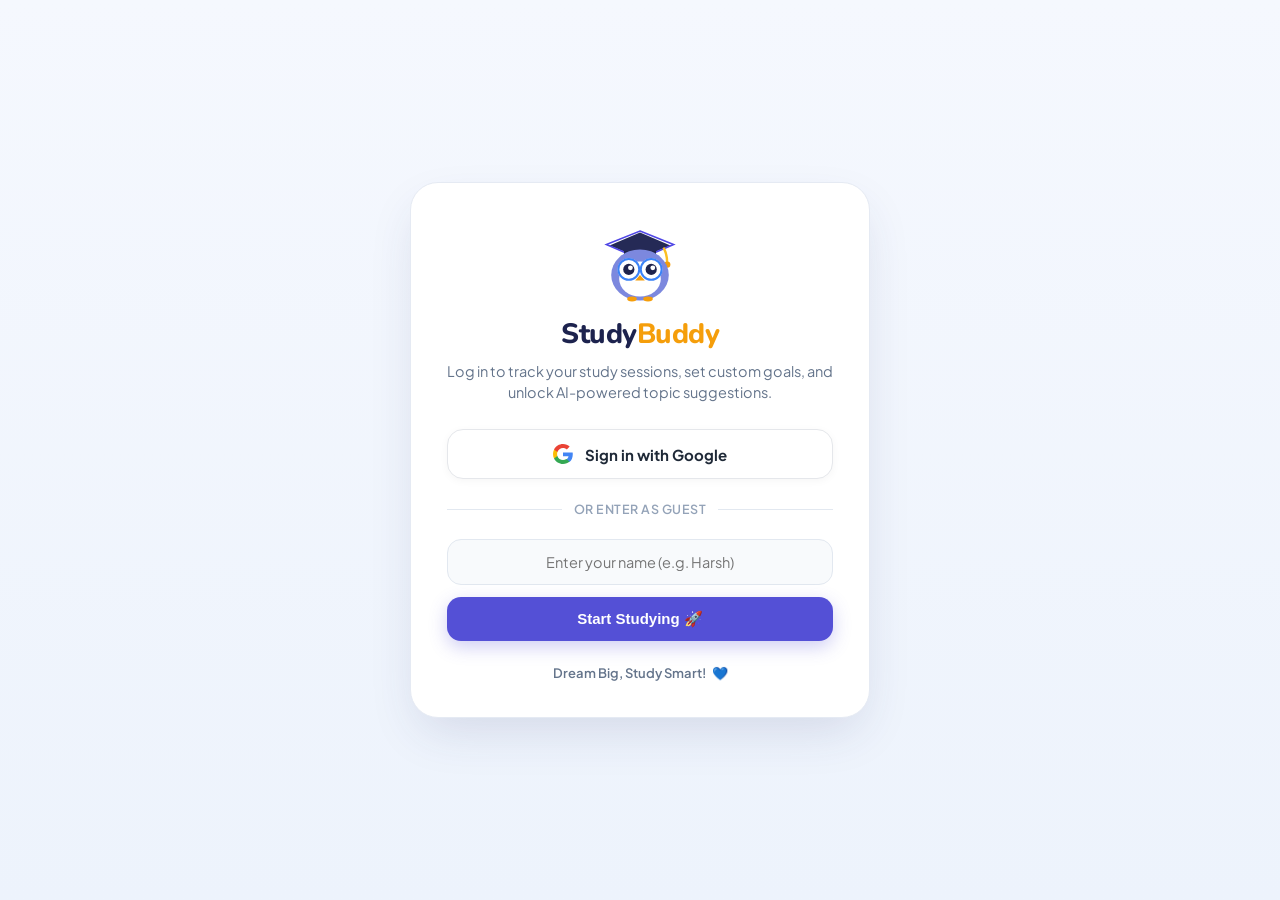
==== backend/src/main/resources/static/index.html @ 4d011956 "StudyBuddy AI: Full-stack setup with Google OAuth2, dynamic UI and email service" ====
<!DOCTYPE html>
<html lang="en">
<head>
  <meta charset="UTF-8">
  <meta name="viewport" content="width=device-width, initial-scale=1.0">
  <title>Study Buddy - Dream Big, Study Smart!</title>
  <link rel="icon" href="data:image/svg+xml,<svg xmlns='http://www.w3.org/2000/svg' viewBox='0 0 100 100'><text y='.9em' font-size='90'>🎓</text></svg>">
  <link rel="stylesheet" href="css/style.css">
</head>
<body>

  <!-- =======================================================
       LOGIN SCREEN (SHOWN FIRST ON SITE LOAD)
       ======================================================= -->
  <div class="login-view-wrapper" id="login-view">
    <div class="login-card">
      <!-- Owl Mascot with Graduation Cap -->
      <div class="login-mascot-box">
        <svg viewBox="0 0 100 100" fill="none" xmlns="http://www.w3.org/2000/svg" style="width: 100%; height: 100%;">
          <!-- Cap -->
          <path d="M50 12L88 28L50 44L12 28L50 12Z" fill="#252A56"/>
          <path d="M50 10L92 27L50 45L8 27L50 10Z" stroke="#4F46E5" stroke-width="2"/>
          <path d="M30 35V52C30 52 40 58 50 58C60 58 70 52 70 52V35" fill="#1E234A"/>
          <!-- Tassel -->
          <path d="M80 32C83 38 84 45 84 50" stroke="#FBBF24" stroke-width="3" stroke-linecap="round"/>
          <circle cx="84" cy="52" r="4" fill="#F59E0B"/>
          <!-- Body -->
          <ellipse cx="50" cy="65" rx="36" ry="32" fill="#7C88DE"/>
          <ellipse cx="50" cy="70" rx="26" ry="22" fill="#FFFFFF"/>
          <!-- Eyes -->
          <circle cx="36" cy="58" r="14" fill="#FFFFFF"/>
          <circle cx="64" cy="58" r="14" fill="#FFFFFF"/>
          <circle cx="36" cy="58" r="7" fill="#1E234D"/>
          <circle cx="64" cy="58" r="7" fill="#1E234D"/>
          <circle cx="38" cy="56" r="3" fill="#FFFFFF"/>
          <circle cx="66" cy="56" r="3" fill="#FFFFFF"/>
          <circle cx="36" cy="58" r="13" stroke="#3B82F6" stroke-width="2.5" fill="none"/>
          <circle cx="64" cy="58" r="13" stroke="#3B82F6" stroke-width="2.5" fill="none"/>
          <!-- Beak -->
          <polygon points="50,65 44,72 56,72" fill="#F59E0B"/>
          <ellipse cx="40" cy="95" rx="6" ry="3" fill="#F59E0B"/>
          <ellipse cx="60" cy="95" rx="6" ry="3" fill="#F59E0B"/>
        </svg>
      </div>

      <h1 class="login-title">Study<span>Buddy</span></h1>
      <p class="login-tagline">Log in to track your study sessions, set custom goals, and unlock AI-powered topic suggestions.</p>

      <!-- Google OAuth2 Login Button -->
      <a href="/oauth2/authorization/google" class="google-login-action-btn" id="btn-google-login">
        <svg width="20" height="20" viewBox="0 0 24 24">
          <path fill="#4285F4" d="M23.745 12.27c0-.7-.06-1.4-.19-2.07H12v4.51h6.6c-.29 1.52-1.14 2.82-2.4 3.68v3.05h3.88c2.27-2.09 3.66-5.17 3.66-9.17z"/>
          <path fill="#34A853" d="M12 24c3.24 0 5.95-1.08 7.93-2.91l-3.88-3.05c-1.08.72-2.45 1.16-4.05 1.16-3.12 0-5.77-2.1-6.72-4.93H1.25v3.15C3.26 21.36 7.34 24 12 24z"/>
          <path fill="#FBBC05" d="M5.28 14.27c-.25-.72-.38-1.49-.38-2.27s.13-1.55.38-2.27V6.58H1.25C.45 8.18 0 9.98 0 12s.45 3.82 1.25 5.42l4.03-3.15z"/>
          <path fill="#EA4335" d="M12 4.75c1.77 0 3.35.61 4.6 1.8l3.42-3.42C17.95 1.19 15.24 0 12 0 7.34 0 3.26 2.64 1.25 6.58l4.03 3.15c.95-2.83 3.6-4.98 6.72-4.98z"/>
        </svg>
        <span>Sign in with Google</span>
      </a>

      <div class="login-divider">
        <span>or enter as guest</span>
      </div>

      <!-- Quick Name Input for Immediate User Entry -->
      <div class="guest-login-form">
        <input type="text" id="guest-name-input" class="login-input" placeholder="Enter your name (e.g. Harsh)" autocomplete="name">
        <button class="btn-guest-submit" id="btn-guest-login">Start Studying 🚀</button>
      </div>

      <div class="login-footer-quote">
        <span>Dream Big, Study Smart!</span>
        <span>💙</span>
      </div>
    </div>
  </div>


  <!-- =======================================================
       MAIN STUDY BUDDY APPLICATION (AUTHENTICATED)
       ======================================================= -->
  <div class="app-container hidden" id="app-container">
    <!-- SIDEBAR -->
    <aside class="sidebar" id="sidebar">
      <a href="#" class="brand">
        <!-- Cute Owl Mascot SVG -->
        <svg class="brand-mascot" viewBox="0 0 100 100" fill="none" xmlns="http://www.w3.org/2000/svg">
          <path d="M50 12L88 28L50 44L12 28L50 12Z" fill="#252A56"/>
          <path d="M50 10L92 27L50 45L8 27L50 10Z" stroke="#4F46E5" stroke-width="2"/>
          <path d="M30 35V52C30 52 40 58 50 58C60 58 70 52 70 52V35" fill="#1E234A"/>
          <path d="M80 32C83 38 84 45 84 50" stroke="#FBBF24" stroke-width="3" stroke-linecap="round"/>
          <circle cx="84" cy="52" r="4" fill="#F59E0B"/>
          <ellipse cx="50" cy="65" rx="36" ry="32" fill="#7C88DE"/>
          <ellipse cx="50" cy="70" rx="26" ry="22" fill="#FFFFFF"/>
          <circle cx="36" cy="58" r="14" fill="#FFFFFF"/>
          <circle cx="64" cy="58" r="14" fill="#FFFFFF"/>
          <circle cx="36" cy="58" r="7" fill="#1E234D"/>
          <circle cx="64" cy="58" r="7" fill="#1E234D"/>
          <circle cx="38" cy="56" r="3" fill="#FFFFFF"/>
          <circle cx="66" cy="56" r="3" fill="#FFFFFF"/>
          <circle cx="36" cy="58" r="13" stroke="#3B82F6" stroke-width="2.5" fill="none"/>
          <circle cx="64" cy="58" r="13" stroke="#3B82F6" stroke-width="2.5" fill="none"/>
          <polygon points="50,65 44,72 56,72" fill="#F59E0B"/>
          <ellipse cx="40" cy="95" rx="6" ry="3" fill="#F59E0B"/>
          <ellipse cx="60" cy="95" rx="6" ry="3" fill="#F59E0B"/>
        </svg>
        <div class="brand-text">
          <span class="brand-title">Study<br><span>Buddy</span></span>
        </div>
      </a>

      <!-- NAVIGATION MENU -->
      <ul class="nav-menu">
        <li class="nav-item active" data-view="home">
          <button class="nav-link">
            <svg viewBox="0 0 24 24"><path d="M10 20v-6h4v6h5v-8h3L12 3 2 12h3v8z"/></svg>
            <span>Home</span>
          </button>
        </li>
        <li class="nav-item" data-view="study">
          <button class="nav-link">
            <svg viewBox="0 0 24 24"><path d="M18 2H6c-1.1 0-2 .9-2 2v16c0 1.1.9 2 2 2h12c1.1 0 2-.9 2-2V4c0-1.1-.9-2-2-2zM6 4h5v8l-2.5-1.5L6 12V4z"/></svg>
            <span>My Study</span>
          </button>
        </li>
        <li class="nav-item" data-view="goals">
          <button class="nav-link">
            <svg viewBox="0 0 24 24"><path d="M12 2C6.48 2 2 6.48 2 12s4.48 10 10 10 10-4.48 10-10S17.52 2 12 2zm0 18c-4.42 0-8-3.58-8-8s3.58-8 8-8 8 3.58 8 8-3.58 8-8 8zm0-14c-3.31 0-6 2.69-6 6s2.69 6 6 6 6-2.69 6-6-2.69-6-6-6zm0 10c-2.21 0-4-1.79-4-4s1.79-4 4-4 4 1.79 4 4-1.79 4-4 4zm0-6c-1.1 0-2 .9-2 2s.9 2 2 2 2-.9 2-2-.9-2-2-2z"/></svg>
            <span>Goals</span>
          </button>
        </li>
        <li class="nav-item" data-view="assistant">
          <button class="nav-link">
            <svg viewBox="0 0 24 24"><path d="M7.5 5.6L10 7 8.6 4.5 10 2 7.5 3.4 5 2l1.4 2.5L5 7zm12 9.8L17 14l1.4 2.5L17 19l2.5-1.4L22 19l-1.4-2.5L22 14zM22 2l-2.5 1.4L17 2l1.4 2.5L17 7l2.5-1.4L22 7l-1.4-2.5zm-7.63 5.29c-.39-.39-1.02-.39-1.41 0L1.29 18.96c-.39.39-.39 1.02 0 1.41l2.34 2.34c.39.39 1.02.39 1.41 0L16.7 11.05c.39-.39.39-1.02 0-1.41l-2.33-2.35zm-1.03 5.49l-1.06-1.06 7.07-7.07 1.06 1.06-7.07 7.07z"/></svg>
            <span>AI Assistant</span>
          </button>
        </li>
        <li class="nav-item" data-view="profile">
          <button class="nav-link">
            <svg viewBox="0 0 24 24"><path d="M12 12c2.21 0 4-1.79 4-4s-1.79-4-4-4-4 1.79-4 4 1.79 4 4 4zm0 2c-2.67 0-8 1.34-8 4v2h16v-2c0-2.66-5.33-4-8-4z"/></svg>
            <span>Profile</span>
          </button>
        </li>
      </ul>

      <div class="sidebar-footer">
        <button class="logout-btn" id="btn-logout">
          <svg width="18" height="18" viewBox="0 0 24 24" fill="currentColor"><path d="M17 7l-1.41 1.41L18.17 11H8v2h10.17l-2.58 2.58L17 17l5-5zM4 5h8V3H4c-1.1 0-2 .9-2 2v14c0 1.1.9 2 2 2h8v-2H4V5z"/></svg>
          <span>Logout</span>
        </button>
      </div>
    </aside>

    <!-- MAIN CONTENT -->
    <main class="main-wrapper">
      <div class="content-body">

        <!-- ==================== VIEW 1: HOME (DASHBOARD) ==================== -->
        <section class="view-section active" id="view-home">
          <!-- WELCOME BANNER -->
          <div class="welcome-banner">
            <div class="banner-left">
              <div class="greeting-text">
                <h1>Hello, <span id="user-greeting-name">Student</span>! <span class="wave-emoji">👋</span></h1>
                <p>Keep learning, you're doing great!</p>
              </div>
            </div>

            <div class="banner-right">
              <!-- Reading Boy Vector Illustration -->
              <svg class="banner-illustration" viewBox="0 0 220 140" fill="none" xmlns="http://www.w3.org/2000/svg">
                <path d="M50 45L40 35" stroke="#FBBF24" stroke-width="3" stroke-linecap="round"/>
                <path d="M65 30L65 18" stroke="#FBBF24" stroke-width="3" stroke-linecap="round"/>
                <path d="M80 40L92 30" stroke="#FBBF24" stroke-width="3" stroke-linecap="round"/>
                <ellipse cx="140" cy="55" rx="28" ry="30" fill="#FBD3B0"/>
                <path d="M112 55C112 36 122 22 142 22C162 22 170 36 170 50C164 48 158 54 150 46C140 56 128 46 122 56C116 54 114 58 112 55Z" fill="#58311B"/>
                <circle cx="132" cy="56" r="3.5" fill="#2E1B10"/>
                <circle cx="152" cy="56" r="3.5" fill="#2E1B10"/>
                <ellipse cx="127" cy="62" rx="4" ry="2.5" fill="#F87171" opacity="0.6"/>
                <ellipse cx="157" cy="62" rx="4" ry="2.5" fill="#F87171" opacity="0.6"/>
                <path d="M138 64C140 67 144 67 146 64" stroke="#78350F" stroke-width="2" stroke-linecap="round"/>
                <path d="M118 84C118 78 126 76 142 76C158 76 166 78 166 84L172 120H112L118 84Z" fill="#3B82F6"/>
                <path d="M136 76L142 86L148 76" fill="#EF4444"/>
                <path d="M96 112C118 100 138 106 142 110C146 106 166 100 188 112L182 135C162 124 146 128 142 132C138 128 122 124 102 135L96 112Z" fill="#2563EB"/>
                <path d="M102 114C122 104 138 109 142 112C146 109 162 104 182 114L178 132C160 123 146 126 142 129C138 126 124 123 106 132L102 114Z" fill="#FFFFFF"/>
                <line x1="142" y1="112" x2="142" y2="129" stroke="#93C5FD" stroke-width="2"/>
                <ellipse cx="140" cy="148" rx="70" ry="22" fill="#86EFAC"/>
              </svg>

              <!-- Profile Badge -->
              <div class="user-profile-badge" title="User Account">
                <img id="user-avatar-img" class="user-avatar-img" src="https://lh3.googleusercontent.com/a/default-user=s96-c" alt="Profile">
              </div>
            </div>
          </div>

          <!-- TOP 3 GOAL CARDS -->
          <div class="goal-summary-grid">
            <!-- Daily Goal Card -->
            <div class="goal-card">
              <div class="goal-card-header">
                <div class="goal-icon-box daily">
                  <svg width="24" height="24" viewBox="0 0 24 24" fill="currentColor"><path d="M19 4h-1V2h-2v2H8V2H6v2H5c-1.11 0-1.99.9-1.99 2L3 20c0 1.1.89 2 2 2h14c1.1 0 2-.9 2-2V6c0-1.1-.9-2-2-2zm0 16H5V10h14v10zm0-12H5V6h14v2z"/></svg>
                </div>
                <div class="goal-card-meta">
                  <span class="goal-type-label">Daily Goal</span>
                  <span class="goal-topics-count" id="daily-goal-text">0 / 0 Topics</span>
                </div>
              </div>
              <div class="progress-track">
                <div class="progress-fill daily" id="daily-progress-bar" style="width: 0%;"></div>
              </div>
            </div>

            <!-- Weekly Goal Card -->
            <div class="goal-card">
              <div class="goal-card-header">
                <div class="goal-icon-box weekly">
                  <svg width="24" height="24" viewBox="0 0 24 24" fill="currentColor"><path d="M19 4h-1V2h-2v2H8V2H6v2H5c-1.11 0-1.99.9-1.99 2L3 20c0 1.1.89 2 2 2h14c1.1 0 2-.9 2-2V6c0-1.1-.9-2-2-2zm0 16H5V10h14v10zM9 14H7v-2h2v2zm4 0h-2v-2h2v2zm4 0h-2v-2h2v2z"/></svg>
                </div>
                <div class="goal-card-meta">
                  <span class="goal-type-label">Weekly Goal</span>
                  <span class="goal-topics-count" id="weekly-goal-text">0 / 0 Topics</span>
                </div>
              </div>
              <div class="progress-track">
                <div class="progress-fill weekly" id="weekly-progress-bar" style="width: 0%;"></div>
              </div>
            </div>

            <!-- Monthly Goal Card -->
            <div class="goal-card">
              <div class="goal-card-header">
                <div class="goal-icon-box monthly">
                  <svg width="24" height="24" viewBox="0 0 24 24" fill="currentColor"><path d="M12 17.27L18.18 21l-1.64-7.03L22 9.24l-7.19-.61L12 2 9.19 8.63 2 9.24l5.46 4.73L5.82 21z"/></svg>
                </div>
                <div class="goal-card-meta">
                  <span class="goal-type-label">Monthly Goal</span>
                  <span class="goal-topics-count" id="monthly-goal-text">0 / 0 Topics</span>
                </div>
              </div>
              <div class="progress-track">
                <div class="progress-fill monthly" id="monthly-progress-bar" style="width: 0%;"></div>
              </div>
            </div>
          </div>

          <!-- MIDDLE ROW: CHART & TODAY'S STUDY -->
          <div class="split-grid">
            <!-- Study Progress Chart -->
            <div class="card">
              <div class="card-title-row">
                <div class="card-title">
                  <svg width="22" height="22" viewBox="0 0 24 24" fill="#5450D6"><path d="M16 6l2.29 2.29-4.88 4.88-4-4L2 16.59 3.41 18l6-6 4 4 6.3-6.29L22 12V6z"/></svg>
                  <span>Your Study Progress</span>
                </div>
                <select class="dropdown-pill" id="chart-period-select">
                  <option value="week">This Week</option>
                  <option value="last-week">Last Week</option>
                  <option value="month">This Month</option>
                </select>
              </div>

              <!-- Bar Chart Container -->
              <div class="chart-container" id="study-progress-chart"></div>
            </div>

            <!-- Today's Study Card -->
            <div class="card today-study-card">
              <div>
                <div class="card-title-row">
                  <div class="card-title">
                    <span style="color: #10B981;">✔</span>
                    <span>Today's Study</span>
                    <span>✏️</span>
                  </div>
                </div>

                <div class="input-group">
                  <label class="input-label" for="input-today-study">What did you study today?</label>
                  <input type="text" id="input-today-study" class="styled-input" placeholder="e.g. Fractions" autocomplete="off">
                </div>
              </div>

              <button class="btn-primary" id="btn-add-study">Add Study</button>
            </div>
          </div>

          <!-- BOTTOM ROW: AI ASSISTANT & QUICK STATS -->
          <div class="split-grid">
            <!-- AI Study Assistant Card -->
            <div class="card ai-assistant-card">
              <div class="ai-card-content">
                <div class="card-title">
                  <span>AI Study Assistant</span>
                  <span>✨</span>
                </div>
                <p>Get personalized topic suggestions based on what you've studied!</p>
                <button class="btn-secondary-action" id="btn-get-suggestions-home">
                  <span>Get Suggestions</span>
                  <span>➔</span>
                </button>
              </div>

              <!-- Friendly Robot Mascot SVG -->
              <svg class="ai-mascot-img" viewBox="0 0 120 120" fill="none" xmlns="http://www.w3.org/2000/svg">
                <line x1="60" y1="12" x2="60" y2="28" stroke="#3B82F6" stroke-width="3"/>
                <circle cx="60" cy="10" r="5" fill="#FBBF24"/>
                <rect x="30" y="26" width="60" height="46" rx="16" fill="#E2E8F0" stroke="#3B82F6" stroke-width="3"/>
                <rect x="38" y="34" width="44" height="24" rx="8" fill="#1E234D"/>
                <circle cx="48" cy="46" r="4.5" fill="#38BDF8"/>
                <circle cx="72" cy="46" r="4.5" fill="#38BDF8"/>
                <path d="M54 52C58 55 62 55 66 52" stroke="#38BDF8" stroke-width="2" stroke-linecap="round"/>
                <rect x="36" y="74" width="48" height="40" rx="12" fill="#E2E8F0" stroke="#3B82F6" stroke-width="3"/>
                <circle cx="60" cy="92" r="6" fill="#F43F5E"/>
                <path d="M68 90H88V114H68Z" fill="#14B8A6" rx="3"/>
                <path d="M72 90H88V114H72Z" fill="#F8FAFC" rx="2"/>
                <path d="M28 84C22 88 20 98 28 104" stroke="#3B82F6" stroke-width="4" stroke-linecap="round"/>
              </svg>
            </div>

            <!-- Quick Stats Card -->
            <div class="card">
              <div class="card-title-row">
                <div class="card-title">
                  <span>🏆</span>
                  <span>Quick Stats</span>
                </div>
              </div>

              <div class="stats-badges-row">
                <div class="stat-badge-item">
                  <div class="stat-circle-icon topics">📘</div>
                  <span class="stat-badge-val" id="stat-total-topics">0</span>
                  <span class="stat-badge-lbl">Total Topics</span>
                </div>

                <div class="stat-badge-item">
                  <div class="stat-circle-icon streak">🔥</div>
                  <span class="stat-badge-val" id="stat-streak">0 Days</span>
                  <span class="stat-badge-lbl">Streak</span>
                </div>

                <div class="stat-badge-item">
                  <div class="stat-circle-icon rate">⭐</div>
                  <span class="stat-badge-val" id="stat-rate">0%</span>
                  <span class="stat-badge-lbl">Goal Rate</span>
                </div>
              </div>
            </div>
          </div>
        </section>

        <!-- ==================== VIEW 2: SET YOUR GOALS ==================== -->
        <section class="view-section" id="view-goals">
          <div class="view-header">
            <h2><span>🎯</span> Set Your Goals</h2>
            <p>Aim higher and achieve more!</p>
          </div>

          <div class="card goals-form-card">
            <!-- Daily Goal Stepper -->
            <div class="goal-setting-row">
              <div class="goal-setting-info">
                <div class="goal-icon-box daily">
                  <svg width="24" height="24" viewBox="0 0 24 24" fill="currentColor"><path d="M19 4h-1V2h-2v2H8V2H6v2H5c-1.11 0-1.99.9-1.99 2L3 20c0 1.1.89 2 2 2h14c1.1 0 2-.9 2-2V6c0-1.1-.9-2-2-2zm0 16H5V10h14v10zm0-12H5V6h14v2z"/></svg>
                </div>
                <div class="goal-setting-texts">
                  <h3>Daily Goal</h3>
                  <p>How many topics do you want to study each day?</p>
                </div>
              </div>

              <div class="stepper-control">
                <button class="stepper-btn btn-minus">−</button>
                <span class="stepper-value" id="stepper-daily">0</span>
                <button class="stepper-btn btn-plus">+</button>
                <span class="stepper-unit">topics</span>
              </div>
            </div>

            <!-- Weekly Goal Stepper -->
            <div class="goal-setting-row">
              <div class="goal-setting-info">
                <div class="goal-icon-box weekly">
                  <svg width="24" height="24" viewBox="0 0 24 24" fill="currentColor"><path d="M19 4h-1V2h-2v2H8V2H6v2H5c-1.11 0-1.99.9-1.99 2L3 20c0 1.1.89 2 2 2h14c1.1 0 2-.9 2-2V6c0-1.1-.9-2-2-2zm0 16H5V10h14v10zm0-12H5V6h14v2z"/></svg>
                </div>
                <div class="goal-setting-texts">
                  <h3>Weekly Goal</h3>
                  <p>How many topics do you want to complete this week?</p>
                </div>
              </div>

              <div class="stepper-control">
                <button class="stepper-btn btn-minus">−</button>
                <span class="stepper-value" id="stepper-weekly">0</span>
                <button class="stepper-btn btn-plus">+</button>
                <span class="stepper-unit">topics</span>
              </div>
            </div>

            <!-- Monthly Goal Stepper -->
            <div class="goal-setting-row">
              <div class="goal-setting-info">
                <div class="goal-icon-box monthly">
                  <svg width="24" height="24" viewBox="0 0 24 24" fill="currentColor"><path d="M12 17.27L18.18 21l-1.64-7.03L22 9.24l-7.19-.61L12 2 9.19 8.63 2 9.24l5.46 4.73L5.82 21z"/></svg>
                </div>
                <div class="goal-setting-texts">
                  <h3>Monthly Goal</h3>
                  <p>How many topics do you want to complete this month?</p>
                </div>
              </div>

              <div class="stepper-control">
                <button class="stepper-btn btn-minus">−</button>
                <span class="stepper-value" id="stepper-monthly">0</span>
                <button class="stepper-btn btn-plus">+</button>
                <span class="stepper-unit">topics</span>
              </div>
            </div>

            <button class="btn-primary btn-center-submit" id="btn-save-goals">Save Goals</button>
          </div>
        </section>

        <!-- ==================== VIEW 3: AI ASSISTANT ==================== -->
        <section class="view-section" id="view-assistant">
          <div class="view-header" style="display: flex; justify-content: space-between; align-items: center;">
            <div>
              <h2><span>✨</span> AI Study Suggestions</h2>
              <p>Based on what you've studied, here are some topics for you!</p>
            </div>

            <svg width="90" height="90" viewBox="0 0 100 100" fill="none">
              <circle cx="80" cy="22" r="10" fill="#FDE047"/>
              <path d="M78 32H82" stroke="#EAB308" stroke-width="2"/>
              <rect x="25" y="35" width="45" height="34" rx="10" fill="#E2E8F0" stroke="#3B82F6" stroke-width="2.5"/>
              <rect x="32" y="42" width="31" height="18" rx="6" fill="#1E234D"/>
              <circle cx="40" cy="51" r="3" fill="#38BDF8"/>
              <circle cx="55" cy="51" r="3" fill="#38BDF8"/>
              <rect x="30" y="70" width="35" height="26" rx="8" fill="#E2E8F0" stroke="#3B82F6" stroke-width="2.5"/>
            </svg>
          </div>

          <div class="card ai-view-card">
            <h3 class="recommended-box-title">Recommended Topics:</h3>

            <div class="topic-recommendation-list" id="topic-recommendation-list">
              <!-- Populated dynamically based on user logs -->
            </div>

            <div class="ai-actions-row">
              <button class="btn-save-topics" id="btn-save-topics">🔖 Save These Topics</button>
              <button class="btn-try-again" id="btn-try-again">Try Again</button>
            </div>
          </div>
        </section>

        <!-- ==================== VIEW 4: MY STUDY ==================== -->
        <section class="view-section" id="view-study">
          <div class="view-header">
            <h2><span>📖</span> My Study Sessions</h2>
            <p>Your history of completed topics and study milestones.</p>
          </div>

          <div class="card table-card">
            <table class="study-table">
              <thead>
                <tr>
                  <th>Topic</th>
                  <th>Subject</th>
                  <th>Duration</th>
                  <th>Date</th>
                  <th>Status</th>
                </tr>
              </thead>
              <tbody id="study-logs-table-body">
                <!-- Populated dynamically from real user entries -->
              </tbody>
            </table>
          </div>
        </section>

        <!-- ==================== VIEW 5: PROFILE ==================== -->
        <section class="view-section" id="view-profile">
          <div class="view-header">
            <h2><span>👤</span> Student Profile</h2>
            <p>Manage your account and view study achievements.</p>
          </div>

          <div class="card" style="max-width: 600px; margin: 0 auto; text-align: center; padding: 36px 24px;">
            <img id="profile-avatar-img" src="https://lh3.googleusercontent.com/a/default-user=s96-c" style="width: 80px; height: 80px; border-radius: 50%; border: 3px solid #5450D6; margin-bottom: 14px;">
            <h3 style="font-size: 22px; font-weight: 800;" id="profile-name">Student</h3>
            <p style="color: #64748B; margin-top: 4px;" id="profile-email">student@studybuddy.ai</p>
            
            <div style="margin: 24px 0; padding: 18px; background: #F8FAFD; border-radius: 16px; display: flex; justify-content: space-around;">
              <div>
                <span style="font-size: 20px; font-weight: 800; color: #5450D6;" id="profile-streak">0</span>
                <div style="font-size: 12px; color: #64748B; font-weight: 600;">Day Streak</div>
              </div>
              <div>
                <span style="font-size: 20px; font-weight: 800; color: #10B981;" id="profile-topics">0</span>
                <div style="font-size: 12px; color: #64748B; font-weight: 600;">Topics Logged</div>
              </div>
              <div>
                <span style="font-size: 20px; font-weight: 800; color: #F59E0B;" id="profile-rate">0%</span>
                <div style="font-size: 12px; color: #64748B; font-weight: 600;">Goal Rate</div>
              </div>
            </div>

            <a href="/oauth2/authorization/google" class="google-auth-btn" style="margin-top: 10px;">
              <svg width="18" height="18" viewBox="0 0 24 24"><path fill="#4285F4" d="M23.745 12.27c0-.7-.06-1.4-.19-2.07H12v4.51h6.6c-.29 1.52-1.14 2.82-2.4 3.68v3.05h3.88c2.27-2.09 3.66-5.17 3.66-9.17z"/><path fill="#34A853" d="M12 24c3.24 0 5.95-1.08 7.93-2.91l-3.88-3.05c-1.08.72-2.45 1.16-4.05 1.16-3.12 0-5.77-2.1-6.72-4.93H1.25v3.15C3.26 21.36 7.34 24 12 24z"/><path fill="#FBBC05" d="M5.28 14.27c-.25-.72-.38-1.49-.38-2.27s.13-1.55.38-2.27V6.58H1.25C.45 8.18 0 9.98 0 12s.45 3.82 1.25 5.42l4.03-3.15z"/><path fill="#EA4335" d="M12 4.75c1.77 0 3.35.61 4.6 1.8l3.42-3.42C17.95 1.19 15.24 0 12 0 7.34 0 3.26 2.64 1.25 6.58l4.03 3.15c.95-2.83 3.6-4.98 6.72-4.98z"/></svg>
              <span>Sign in with Google</span>
            </a>
          </div>
        </section>

      </div>

      <!-- ROLLING HILLS FOOTER DECORATION -->
      <footer class="page-footer-landscape">
        <svg class="landscape-svg" viewBox="0 0 1440 160" fill="none" preserveAspectRatio="none" xmlns="http://www.w3.org/2000/svg">
          <path d="M0 80C260 30 520 120 780 70C1040 20 1280 80 1440 50V160H0V80Z" fill="#BBF7D0" opacity="0.6"/>
          <path d="M0 110C340 70 680 130 1020 90C1240 60 1380 95 1440 90V160H0V110Z" fill="#86EFAC"/>
          
          <g transform="translate(1310, 85)">
            <rect x="0" y="32" width="65" height="14" rx="3" fill="#3B82F6"/>
            <rect x="6" y="16" width="55" height="13" rx="3" fill="#F59E0B"/>
            <rect x="12" y="0" width="46" height="13" rx="3" fill="#EF4444"/>
            <line x1="5" y1="39" x2="60" y2="39" stroke="#93C5FD" stroke-width="1.5"/>
          </g>
        </svg>

        <div class="footer-quote-overlay">
          <span>Dream Big, Study Smart!</span>
          <span>💙</span>
        </div>
      </footer>
    </main>
  </div>

  <!-- SCRIPTS -->
  <script src="js/api.js"></script>
  <script src="js/chart.js"></script>
  <script src="js/app.js"></script>
</body>
</html>
---- backend/src/main/resources/static/css/style.css ----
@import url('https://fonts.googleapis.com/css2?family=Plus+Jakarta+Sans:wght@400;500;600;700;800&family=Nunito:wght@600;700;800;900&display=swap');

:root {
  --bg-sidebar: #333870;
  --bg-sidebar-active: #474E91;
  --bg-sidebar-hover: #3C4282;
  --bg-sidebar-text: #B4BCE8;
  --bg-page: #F2F6FD;
  --bg-page-gradient: linear-gradient(180deg, #F5F8FE 0%, #EDF3FC 100%);
  --bg-card: #FFFFFF;
  --bg-card-hover: #FCFDFF;
  
  --primary: #5450D6;
  --primary-hover: #433EC5;
  --primary-light: #EEF0FF;
  --primary-shadow: rgba(84, 80, 214, 0.28);
  
  --color-daily: #3B82F6;
  --color-daily-bg: #EBF3FE;
  --color-weekly: #10B981;
  --color-weekly-bg: #E8F8F0;
  --color-monthly: #8B5CF6;
  --color-monthly-bg: #F3EFFE;
  
  --color-topics: #3B82F6;
  --color-topics-bg: #EBF3FE;
  --color-streak: #F97316;
  --color-streak-bg: #FFF4EC;
  --color-rate: #F59E0B;
  --color-rate-bg: #FEF8EC;
  
  --text-main: #1D234E;
  --text-muted: #64748B;
  --text-light: #94A3B8;
  --border-card: #E5EAF3;
  --border-input: #E2E8F0;
  
  --shadow-card: 0 4px 20px -2px rgba(30, 35, 78, 0.05);
  --shadow-card-hover: 0 8px 30px -4px rgba(30, 35, 78, 0.09);
  --radius-card: 20px;
  --radius-sm: 12px;
}

* {
  margin: 0;
  padding: 0;
  box-sizing: border-box;
}

body {
  font-family: 'Plus Jakarta Sans', system-ui, -apple-system, sans-serif;
  background: var(--bg-page);
  color: var(--text-main);
  min-height: 100vh;
  display: flex;
  overflow-x: hidden;
  -webkit-font-smoothing: antialiased;
}

/* ==========================================================
   LOGIN SCREEN (SHOWN FIRST IF NOT AUTHENTICATED)
   ========================================================== */
.login-view-wrapper {
  position: fixed;
  inset: 0;
  background: var(--bg-page-gradient);
  display: flex;
  align-items: center;
  justify-content: center;
  z-index: 10000;
  padding: 20px;
  overflow-y: auto;
}

.login-view-wrapper.hidden {
  display: none;
}

.login-card {
  background: #FFFFFF;
  border-radius: 28px;
  border: 1px solid var(--border-card);
  box-shadow: 0 20px 50px -10px rgba(48, 53, 108, 0.15);
  max-width: 460px;
  width: 100%;
  padding: 40px 36px 36px 36px;
  text-align: center;
  display: flex;
  flex-direction: column;
  align-items: center;
  animation: popIn 0.35s cubic-bezier(0.16, 1, 0.3, 1);
  position: relative;
}

@keyframes popIn {
  from { opacity: 0; transform: scale(0.94) translateY(12px); }
  to { opacity: 1; transform: scale(1) translateY(0); }
}

.login-mascot-box {
  width: 80px;
  height: 80px;
  margin-bottom: 12px;
}

.login-title {
  font-family: 'Nunito', sans-serif;
  font-size: 28px;
  font-weight: 800;
  color: var(--text-main);
  letter-spacing: -0.5px;
}

.login-title span {
  color: #F59E0B;
}

.login-tagline {
  color: var(--text-muted);
  font-size: 14.5px;
  margin: 8px 0 26px 0;
  line-height: 1.45;
}

.google-login-action-btn {
  display: flex;
  align-items: center;
  justify-content: center;
  gap: 12px;
  width: 100%;
  background: #FFFFFF;
  color: #1F2937;
  border: 1.5px solid #E5E7EB;
  border-radius: 16px;
  padding: 14px 20px;
  font-size: 15px;
  font-weight: 700;
  cursor: pointer;
  text-decoration: none;
  box-shadow: 0 2px 8px rgba(0,0,0,0.04);
  transition: all 0.2s ease;
}

.google-login-action-btn:hover {
  background: #F9FAFB;
  border-color: #D1D5DB;
  box-shadow: 0 4px 14px rgba(0,0,0,0.08);
  transform: translateY(-1px);
}

.login-divider {
  display: flex;
  align-items: center;
  width: 100%;
  margin: 22px 0;
  color: var(--text-light);
  font-size: 12.5px;
  font-weight: 600;
  text-transform: uppercase;
  letter-spacing: 0.5px;
}

.login-divider::before,
.login-divider::after {
  content: '';
  flex: 1;
  border-bottom: 1px solid #E2E8F0;
}

.login-divider span {
  padding: 0 12px;
}

.guest-login-form {
  width: 100%;
  display: flex;
  flex-direction: column;
  gap: 12px;
}

.login-input {
  width: 100%;
  padding: 13px 16px;
  border-radius: 14px;
  border: 1.5px solid var(--border-input);
  background: #F8FAFC;
  font-size: 14.5px;
  font-family: inherit;
  color: var(--text-main);
  outline: none;
  transition: all 0.2s;
  text-align: center;
}

.login-input:focus {
  background: #FFFFFF;
  border-color: var(--primary);
  box-shadow: 0 0 0 3px var(--primary-light);
}

.btn-guest-submit {
  width: 100%;
  background: var(--primary);
  color: #FFFFFF;
  font-weight: 700;
  font-size: 15px;
  padding: 13px 20px;
  border-radius: 14px;
  border: none;
  cursor: pointer;
  box-shadow: 0 6px 18px var(--primary-shadow);
  transition: all 0.2s;
}

.btn-guest-submit:hover {
  background: var(--primary-hover);
  transform: translateY(-1px);
}

.login-footer-quote {
  margin-top: 24px;
  font-size: 13px;
  font-weight: 600;
  color: #64748B;
  display: flex;
  align-items: center;
  gap: 6px;
}

/* ==========================================================
   APP SHELL / LAYOUT (HIDDEN UNTIL AUTHENTICATED)
   ========================================================== */
.app-container {
  display: flex;
  width: 100%;
  min-height: 100vh;
}

.app-container.hidden {
  display: none !important;
}

/* SIDEBAR */
.sidebar {
  width: 230px;
  background-color: var(--bg-sidebar);
  display: flex;
  flex-direction: column;
  padding: 24px 16px 20px 16px;
  flex-shrink: 0;
  z-index: 50;
  transition: transform 0.3s ease;
}

.brand {
  display: flex;
  align-items: center;
  gap: 12px;
  padding: 4px 8px 24px 8px;
  text-decoration: none;
}

.brand-mascot {
  width: 48px;
  height: 48px;
  flex-shrink: 0;
}

.brand-text {
  display: flex;
  flex-direction: column;
  line-height: 1.15;
}

.brand-title {
  font-family: 'Nunito', sans-serif;
  font-weight: 800;
  font-size: 20px;
  color: #FFFFFF;
  letter-spacing: -0.3px;
}

.brand-title span {
  color: #FCD34D;
}

.nav-menu {
  list-style: none;
  display: flex;
  flex-direction: column;
  gap: 6px;
  margin-top: 8px;
  flex-grow: 1;
}

.nav-item {
  position: relative;
}

.nav-link {
  display: flex;
  align-items: center;
  gap: 14px;
  padding: 12px 16px;
  color: var(--bg-sidebar-text);
  text-decoration: none;
  font-weight: 600;
  font-size: 14.5px;
  border-radius: 14px;
  transition: all 0.2s ease;
  cursor: pointer;
  border: none;
  background: transparent;
  width: 100%;
  text-align: left;
}

.nav-link:hover {
  background: var(--bg-sidebar-hover);
  color: #FFFFFF;
}

.nav-item.active .nav-link {
  background: var(--bg-sidebar-active);
  color: #FFFFFF;
  box-shadow: 0 4px 14px rgba(0, 0, 0, 0.12);
}

.nav-link svg {
  width: 20px;
  height: 20px;
  flex-shrink: 0;
  fill: currentColor;
}

.sidebar-footer {
  padding-top: 16px;
  border-top: 1px solid rgba(255, 255, 255, 0.08);
}

.logout-btn {
  display: flex;
  align-items: center;
  gap: 12px;
  padding: 10px 14px;
  color: #A3ACDE;
  background: transparent;
  border: none;
  border-radius: 12px;
  font-size: 14px;
  font-weight: 600;
  cursor: pointer;
  width: 100%;
  transition: all 0.2s ease;
}

.logout-btn:hover {
  background: rgba(239, 68, 68, 0.15);
  color: #FCA5A5;
}

/* MAIN CONTENT WRAPPER */
.main-wrapper {
  flex-grow: 1;
  display: flex;
  flex-direction: column;
  min-height: 100vh;
  background: var(--bg-page-gradient);
  position: relative;
  overflow-y: auto;
}

.content-body {
  padding: 30px 40px 100px 40px;
  max-width: 1280px;
  width: 100%;
  margin: 0 auto;
  flex-grow: 1;
}

/* ==========================================================
   VIEW TAB SWITCHING
   ========================================================== */
.view-section {
  display: none;
  animation: fadeIn 0.25s ease-in-out;
}

.view-section.active {
  display: block;
}

@keyframes fadeIn {
  from { opacity: 0; transform: translateY(6px); }
  to { opacity: 1; transform: translateY(0); }
}

/* ==========================================================
   HEADER BANNERS
   ========================================================== */
.welcome-banner {
  display: flex;
  justify-content: space-between;
  align-items: center;
  margin-bottom: 24px;
  position: relative;
}

.banner-left {
  display: flex;
  align-items: center;
  gap: 12px;
}

.greeting-text h1 {
  font-size: 32px;
  font-weight: 800;
  color: var(--text-main);
  letter-spacing: -0.5px;
  display: flex;
  align-items: center;
  gap: 8px;
}

.greeting-text p {
  color: var(--text-muted);
  font-size: 15px;
  margin-top: 4px;
  font-weight: 500;
}

.banner-right {
  display: flex;
  align-items: center;
  gap: 16px;
}

.banner-illustration {
  height: 120px;
  margin-bottom: -15px;
  pointer-events: none;
}

.user-profile-badge {
  display: flex;
  align-items: center;
  background: #FFFFFF;
  padding: 5px;
  border-radius: 50px;
  box-shadow: 0 2px 12px rgba(0, 0, 0, 0.06);
  cursor: pointer;
  border: 1px solid var(--border-card);
  transition: transform 0.2s ease;
}

.user-profile-badge:hover {
  transform: scale(1.05);
}

.user-avatar-img {
  width: 38px;
  height: 38px;
  border-radius: 50%;
  object-fit: cover;
}

/* ==========================================================
   TOP GOAL CARDS (3 CARDS)
   ========================================================== */
.goal-summary-grid {
  display: grid;
  grid-template-columns: repeat(3, 1fr);
  gap: 20px;
  margin-bottom: 24px;
}

.goal-card {
  background: var(--bg-card);
  border-radius: var(--radius-card);
  padding: 20px 22px;
  border: 1px solid var(--border-card);
  box-shadow: var(--shadow-card);
  display: flex;
  flex-direction: column;
  gap: 14px;
  transition: transform 0.2s ease, box-shadow 0.2s ease;
}

.goal-card:hover {
  transform: translateY(-2px);
  box-shadow: var(--shadow-card-hover);
}

.goal-card-header {
  display: flex;
  align-items: center;
  gap: 14px;
}

.goal-icon-box {
  width: 46px;
  height: 46px;
  border-radius: 14px;
  display: flex;
  align-items: center;
  justify-content: center;
  flex-shrink: 0;
}

.goal-icon-box.daily {
  background: var(--color-daily-bg);
  color: var(--color-daily);
}

.goal-icon-box.weekly {
  background: var(--color-weekly-bg);
  color: var(--color-weekly);
}

.goal-icon-box.monthly {
  background: var(--color-monthly-bg);
  color: var(--color-monthly);
}

.goal-card-meta {
  display: flex;
  flex-direction: column;
}

.goal-type-label {
  font-size: 13px;
  font-weight: 600;
  color: var(--text-muted);
}

.goal-topics-count {
  font-size: 17px;
  font-weight: 800;
  color: var(--text-main);
  letter-spacing: -0.3px;
}

.progress-track {
  height: 8px;
  border-radius: 9999px;
  background: #EEF2F6;
  overflow: hidden;
  position: relative;
}

.progress-fill {
  height: 100%;
  border-radius: 9999px;
  transition: width 0.6s cubic-bezier(0.4, 0, 0.2, 1);
}

.progress-fill.daily { background: var(--color-daily); }
.progress-fill.weekly { background: var(--color-weekly); }
.progress-fill.monthly { background: var(--color-monthly); }

/* ==========================================================
   MIDDLE & BOTTOM SECTION (TWO-COLUMN GRIDS)
   ========================================================== */
.split-grid {
  display: grid;
  grid-template-columns: 1.35fr 1fr;
  gap: 20px;
  margin-bottom: 24px;
}

.card {
  background: var(--bg-card);
  border-radius: var(--radius-card);
  padding: 24px 26px;
  border: 1px solid var(--border-card);
  box-shadow: var(--shadow-card);
}

.card-title-row {
  display: flex;
  align-items: center;
  justify-content: space-between;
  margin-bottom: 18px;
}

.card-title {
  display: flex;
  align-items: center;
  gap: 10px;
  font-size: 17px;
  font-weight: 700;
  color: var(--text-main);
}

.dropdown-pill {
  padding: 6px 14px;
  border-radius: 12px;
  border: 1px solid #E2E8F0;
  background: #F8FAFC;
  font-size: 13px;
  font-weight: 600;
  color: var(--text-muted);
  cursor: pointer;
  outline: none;
}

/* STUDY PROGRESS CHART */
.chart-container {
  height: 190px;
  position: relative;
  display: flex;
  align-items: flex-end;
  padding-bottom: 10px;
}

/* TODAY'S STUDY CARD */
.today-study-card {
  display: flex;
  flex-direction: column;
  justify-content: space-between;
}

.input-group {
  margin-top: 8px;
}

.input-label {
  display: block;
  font-size: 14px;
  font-weight: 600;
  color: var(--text-main);
  margin-bottom: 8px;
}

.styled-input {
  width: 100%;
  padding: 13px 16px;
  border-radius: var(--radius-sm);
  border: 1px solid var(--border-input);
  background: #F8FAFC;
  font-size: 14.5px;
  font-family: inherit;
  color: var(--text-main);
  transition: all 0.2s;
  outline: none;
}

.styled-input:focus {
  background: #FFFFFF;
  border-color: var(--primary);
  box-shadow: 0 0 0 3px var(--primary-light);
}

.btn-primary {
  display: inline-flex;
  align-items: center;
  justify-content: center;
  gap: 8px;
  background: var(--primary);
  color: #FFFFFF;
  font-weight: 700;
  font-size: 15px;
  padding: 13px 24px;
  border-radius: var(--radius-sm);
  border: none;
  cursor: pointer;
  box-shadow: 0 6px 18px var(--primary-shadow);
  transition: all 0.2s ease;
  width: 100%;
  margin-top: 16px;
}

.btn-primary:hover {
  background: var(--primary-hover);
  transform: translateY(-1px);
  box-shadow: 0 8px 22px var(--primary-shadow);
}

.btn-primary:active {
  transform: translateY(1px);
}

/* AI STUDY ASSISTANT CARD */
.ai-assistant-card {
  display: flex;
  align-items: center;
  justify-content: space-between;
  gap: 20px;
  background: #FFFFFF;
}

.ai-card-content {
  flex: 1;
}

.ai-card-content p {
  color: var(--text-muted);
  font-size: 14px;
  line-height: 1.5;
  margin: 8px 0 16px 0;
}

.btn-secondary-action {
  display: inline-flex;
  align-items: center;
  gap: 8px;
  background: var(--primary);
  color: #FFFFFF;
  font-weight: 700;
  font-size: 14px;
  padding: 10px 20px;
  border-radius: var(--radius-sm);
  border: none;
  cursor: pointer;
  box-shadow: 0 4px 14px var(--primary-shadow);
  transition: all 0.2s;
}

.btn-secondary-action:hover {
  background: var(--primary-hover);
  transform: translateX(2px);
}

.ai-mascot-img {
  width: 110px;
  height: 110px;
  flex-shrink: 0;
}

/* QUICK STATS CARD */
.stats-badges-row {
  display: flex;
  align-items: center;
  justify-content: space-around;
  gap: 12px;
  padding-top: 10px;
}

.stat-badge-item {
  display: flex;
  flex-direction: column;
  align-items: center;
  text-align: center;
  gap: 8px;
}

.stat-circle-icon {
  width: 52px;
  height: 52px;
  border-radius: 50%;
  display: flex;
  align-items: center;
  justify-content: center;
  font-size: 22px;
}

.stat-circle-icon.topics { background: var(--color-topics-bg); color: var(--color-topics); }
.stat-circle-icon.streak { background: var(--color-streak-bg); color: var(--color-streak); }
.stat-circle-icon.rate { background: var(--color-rate-bg); color: var(--color-rate); }

.stat-badge-val {
  font-size: 16px;
  font-weight: 800;
  color: var(--text-main);
}

.stat-badge-lbl {
  font-size: 12px;
  color: var(--text-muted);
  font-weight: 600;
}

/* ==========================================================
   VIEW 2: SET YOUR GOALS SCREEN
   ========================================================== */
.view-header {
  margin-bottom: 26px;
}

.view-header h2 {
  font-size: 28px;
  font-weight: 800;
  color: var(--text-main);
  display: flex;
  align-items: center;
  gap: 10px;
}

.view-header p {
  color: var(--text-muted);
  font-size: 15px;
  margin-top: 4px;
}

.goals-form-card {
  max-width: 820px;
  margin: 0 auto;
}

.goal-setting-row {
  display: flex;
  align-items: center;
  justify-content: space-between;
  padding: 22px 20px;
  border-radius: 16px;
  background: #F9FBFE;
  border: 1px solid #EAF0F8;
  margin-bottom: 16px;
  transition: all 0.2s;
}

.goal-setting-row:hover {
  background: #FFFFFF;
  box-shadow: 0 4px 16px rgba(0,0,0,0.04);
}

.goal-setting-info {
  display: flex;
  align-items: center;
  gap: 16px;
}

.goal-setting-texts h3 {
  font-size: 16px;
  font-weight: 700;
  color: var(--text-main);
}

.goal-setting-texts p {
  font-size: 13.5px;
  color: var(--text-muted);
  margin-top: 2px;
}

/* STEPPER CONTROLS */
.stepper-control {
  display: flex;
  align-items: center;
  gap: 8px;
  background: #FFFFFF;
  padding: 6px 12px;
  border-radius: 14px;
  border: 1px solid #E2E8F0;
  box-shadow: 0 2px 6px rgba(0,0,0,0.03);
}

.stepper-btn {
  width: 32px;
  height: 32px;
  border-radius: 8px;
  border: none;
  background: #F1F5F9;
  color: var(--text-main);
  font-weight: 800;
  font-size: 16px;
  cursor: pointer;
  display: flex;
  align-items: center;
  justify-content: center;
  transition: all 0.15s;
}

.stepper-btn:hover {
  background: var(--primary);
  color: #FFFFFF;
}

.stepper-btn:active {
  transform: scale(0.92);
}

.stepper-value {
  min-width: 44px;
  text-align: center;
  font-weight: 800;
  font-size: 17px;
  color: var(--text-main);
}

.stepper-unit {
  font-size: 13.5px;
  color: var(--text-muted);
  font-weight: 600;
  padding-left: 4px;
}

.btn-center-submit {
  max-width: 260px;
  margin: 28px auto 8px auto;
  display: block;
}

/* ==========================================================
   VIEW 3: AI STUDY ASSISTANT SCREEN
   ========================================================== */
.ai-view-card {
  max-width: 820px;
  margin: 0 auto;
}

.recommended-box-title {
  font-size: 18px;
  font-weight: 800;
  color: var(--text-main);
  margin-bottom: 18px;
}

.topic-recommendation-list {
  display: flex;
  flex-direction: column;
  gap: 12px;
  margin-bottom: 26px;
}

.topic-item {
  display: flex;
  align-items: center;
  gap: 16px;
  padding: 16px 20px;
  background: #F8FAFD;
  border-radius: 14px;
  border: 1px solid #E8EEF7;
  transition: all 0.2s;
}

.topic-item:hover {
  background: #FFFFFF;
  border-color: var(--primary);
  box-shadow: 0 4px 14px rgba(84, 80, 214, 0.08);
}

.topic-num-badge {
  width: 32px;
  height: 32px;
  border-radius: 10px;
  background: var(--primary-light);
  color: var(--primary);
  font-weight: 800;
  display: flex;
  align-items: center;
  justify-content: center;
  font-size: 14px;
  flex-shrink: 0;
}

.topic-name {
  font-size: 15.5px;
  font-weight: 700;
  color: var(--text-main);
  flex-grow: 1;
}

.ai-actions-row {
  display: flex;
  align-items: center;
  justify-content: center;
  gap: 14px;
  margin-top: 10px;
}

.btn-save-topics {
  background: var(--primary);
  color: #FFFFFF;
  font-weight: 700;
  padding: 12px 24px;
  border-radius: 12px;
  border: none;
  cursor: pointer;
  box-shadow: 0 6px 18px var(--primary-shadow);
  transition: all 0.2s;
}

.btn-save-topics:hover {
  background: var(--primary-hover);
}

.btn-try-again {
  background: #FFFFFF;
  color: var(--text-main);
  border: 1px solid #D8E0EA;
  font-weight: 700;
  padding: 12px 24px;
  border-radius: 12px;
  cursor: pointer;
  transition: all 0.2s;
}

.btn-try-again:hover {
  background: #F8FAFC;
  border-color: var(--text-muted);
}

/* EMPTY STATES */
.empty-state-box {
  padding: 36px 20px;
  text-align: center;
  color: var(--text-muted);
}

.empty-state-icon {
  font-size: 38px;
  margin-bottom: 12px;
}

.empty-state-title {
  font-size: 16px;
  font-weight: 700;
  color: var(--text-main);
  margin-bottom: 6px;
}

.empty-state-desc {
  font-size: 13.5px;
  color: var(--text-muted);
  max-width: 320px;
  margin: 0 auto;
}

/* ==========================================================
   VIEW 4 & 5: MY STUDY & PROFILE SCREENS
   ========================================================== */
.table-card {
  overflow-x: auto;
}

.study-table {
  width: 100%;
  border-collapse: collapse;
}

.study-table th {
  text-align: left;
  padding: 14px 18px;
  font-size: 13px;
  font-weight: 700;
  color: var(--text-muted);
  text-transform: uppercase;
  letter-spacing: 0.5px;
  border-bottom: 2px solid #F1F5F9;
}

.study-table td {
  padding: 16px 18px;
  font-size: 14px;
  border-bottom: 1px solid #F1F5F9;
  color: var(--text-main);
}

.study-table tr:hover td {
  background: #F8FAFD;
}

.tag-subject {
  display: inline-block;
  padding: 4px 10px;
  border-radius: 8px;
  font-size: 12px;
  font-weight: 700;
  background: var(--primary-light);
  color: var(--primary);
}

/* ==========================================================
   PAGE BOTTOM ROLLING HILLS FOOTER DECORATION
   ========================================================== */
.page-footer-landscape {
  position: relative;
  width: 100%;
  margin-top: auto;
  pointer-events: none;
  line-height: 0;
}

.landscape-svg {
  width: 100%;
  height: auto;
  display: block;
}

.footer-quote-overlay {
  position: absolute;
  bottom: 24px;
  left: 0;
  right: 0;
  display: flex;
  align-items: center;
  justify-content: center;
  gap: 8px;
  font-family: 'Nunito', sans-serif;
  font-size: 20px;
  font-weight: 800;
  color: #1E3A8A;
  text-shadow: 0 1px 2px rgba(255, 255, 255, 0.8);
  pointer-events: auto;
}

/* ==========================================================
   TOAST NOTIFICATIONS
   ========================================================== */
.toast-container {
  position: fixed;
  top: 24px;
  right: 24px;
  z-index: 99999;
  display: flex;
  flex-direction: column;
  gap: 10px;
}

.toast {
  background: #FFFFFF;
  border-radius: 14px;
  padding: 14px 20px;
  box-shadow: 0 10px 30px rgba(0, 0, 0, 0.12);
  border: 1px solid var(--border-card);
  display: flex;
  align-items: center;
  gap: 12px;
  font-weight: 600;
  font-size: 14.5px;
  color: var(--text-main);
  animation: slideIn 0.3s ease;
  min-width: 280px;
}

.toast.success { border-left: 5px solid #10B981; }
.toast.info { border-left: 5px solid var(--primary); }

@keyframes slideIn {
  from { transform: translateX(100%); opacity: 0; }
  to { transform: translateX(0); opacity: 1; }
}

/* RESPONSIVE */
@media (max-width: 1024px) {
  .split-grid { grid-template-columns: 1fr; }
  .goal-summary-grid { grid-template-columns: 1fr; }
}

@media (max-width: 768px) {
  .sidebar {
    position: fixed;
    left: -240px;
    top: 0;
    bottom: 0;
  }
  .sidebar.open { left: 0; }
  .content-body { padding: 20px 16px 80px 16px; }
}
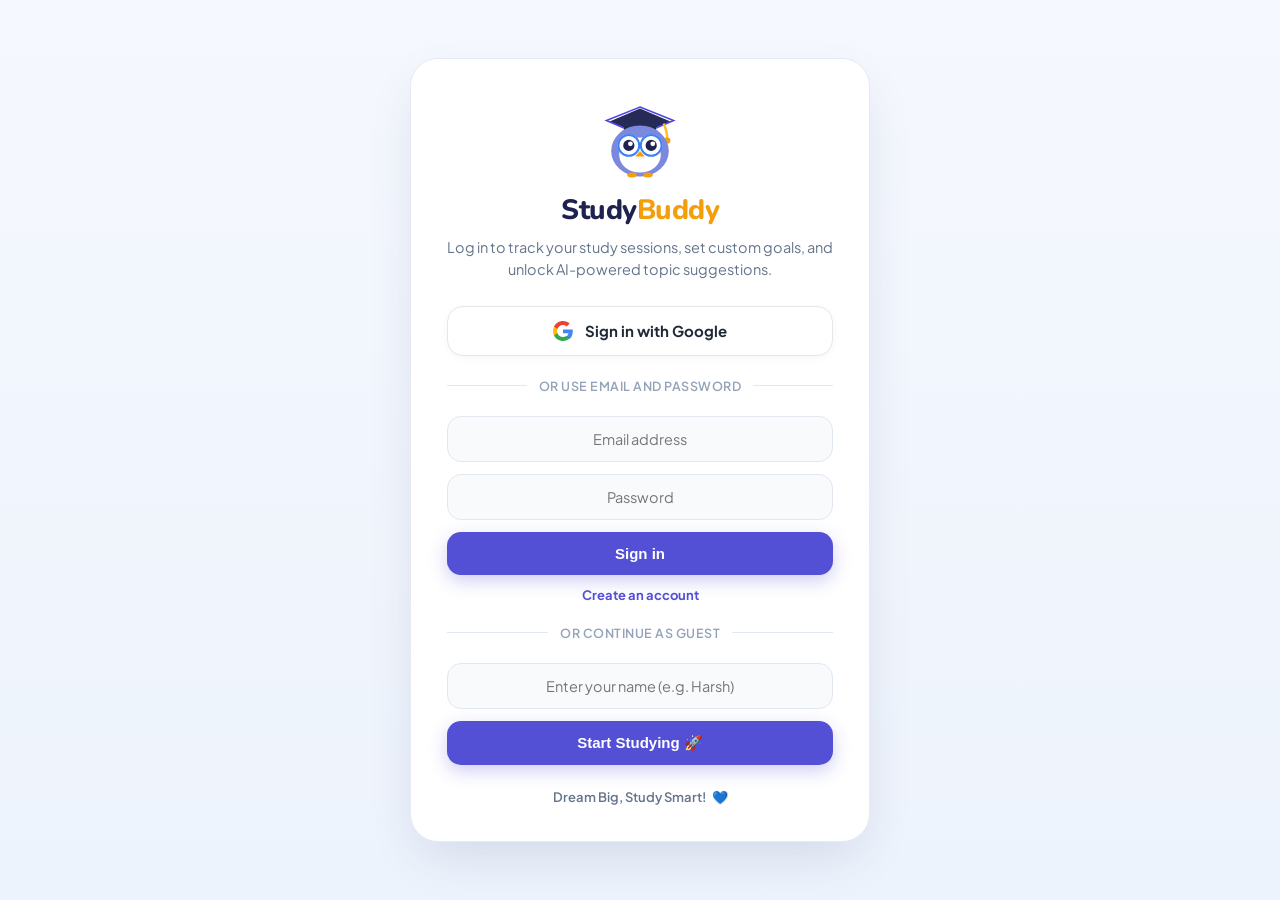
==== commit 2f9a4f19: "docker" ====
--- a/backend/src/main/resources/static/index.html
+++ b/backend/src/main/resources/static/index.html
@@ -58,7 +58,19 @@
       </a>
 
       <div class="login-divider">
-        <span>or enter as guest</span>
+        <span>or use email and password</span>
+      </div>
+
+      <form class="guest-login-form" id="credentials-form">
+        <input type="text" id="auth-name-input" class="login-input hidden" placeholder="Your name" autocomplete="name">
+        <input type="email" id="auth-email-input" class="login-input" placeholder="Email address" autocomplete="email" required>
+        <input type="password" id="auth-password-input" class="login-input" placeholder="Password" autocomplete="current-password" minlength="6" required>
+        <button type="submit" class="btn-guest-submit" id="credentials-submit">Sign in</button>
+        <button type="button" class="auth-mode-toggle" id="auth-mode-toggle">Create an account</button>
+      </form>
+
+      <div class="login-divider">
+        <span>or continue as guest</span>
       </div>
 
       <!-- Quick Name Input for Immediate User Entry -->
@@ -277,11 +289,40 @@
 
                 <div class="input-group">
                   <label class="input-label" for="input-today-study">What did you study today?</label>
-                  <input type="text" id="input-today-study" class="styled-input" placeholder="e.g. Fractions" autocomplete="off">
-                </div>
-              </div>
-
-              <button class="btn-primary" id="btn-add-study">Add Study</button>
+                  <input type="text" id="input-today-study" class="styled-input" placeholder="e.g. Fractions & Algebra" autocomplete="off">
+                </div>
+
+                <div class="study-details-grid" style="display: grid; grid-template-columns: 1.1fr 1fr; gap: 10px; margin-top: 10px;">
+                  <div class="input-group" style="margin-top: 0;">
+                    <label class="input-label" for="input-today-subject">Subject</label>
+                    <select id="input-today-subject" class="styled-input styled-select">
+                      <option value="Mathematics">📐 Mathematics</option>
+                      <option value="Science">🔬 Science</option>
+                      <option value="Computer Science">💻 Computer Science</option>
+                      <option value="History">🏛️ History</option>
+                      <option value="Languages">📚 Languages</option>
+                      <option value="General" selected>📖 General</option>
+                    </select>
+                  </div>
+
+                  <div class="input-group" style="margin-top: 0;">
+                    <label class="input-label" for="input-today-duration">Time Spent (mins)</label>
+                    <input type="number" id="input-today-duration" class="styled-input" min="5" max="600" value="45" placeholder="45">
+                  </div>
+                </div>
+
+                <!-- Quick time chips -->
+                <div class="time-presets-row" style="display: flex; gap: 6px; margin-top: 8px; flex-wrap: wrap;">
+                  <span class="time-chip" data-time="15">15m</span>
+                  <span class="time-chip" data-time="30">30m</span>
+                  <span class="time-chip active" data-time="45">45m</span>
+                  <span class="time-chip" data-time="60">1h</span>
+                  <span class="time-chip" data-time="90">1.5h</span>
+                  <span class="time-chip" data-time="120">2h</span>
+                </div>
+              </div>
+
+              <button class="btn-primary" id="btn-add-study" style="margin-top: 14px;">Add Study</button>
             </div>
           </div>
 
@@ -418,9 +459,124 @@
               </div>
             </div>
 
-            <button class="btn-primary btn-center-submit" id="btn-save-goals">Save Goals</button>
+            <button class="btn-primary btn-center-submit" id="btn-save-goals">Save Target Goals</button>
+          </div>
+
+          <!-- SPECIFIC GOALS CARD -->
+          <div class="card goals-form-card" style="margin-top: 24px;">
+            <div class="card-title-row" style="margin-bottom: 16px;">
+              <div class="card-title">
+                <span style="font-size: 20px;">📝</span>
+                <span>Specific Study Goals</span>
+              </div>
+              <span class="goals-counter-badge" id="specific-goals-count">0 Goals</span>
+            </div>
+
+            <!-- Create / Add Specific Goal Form -->
+            <div class="add-goal-form-box">
+              <div class="add-goal-inputs-grid">
+                <div class="input-group" style="flex: 2; margin-top: 0;">
+                  <label class="input-label" for="input-goal-desc">Goal Description</label>
+                  <input type="text" id="input-goal-desc" class="styled-input" placeholder="e.g. Solve 5 Calculus derivative problems" autocomplete="off">
+                </div>
+
+                <div class="input-group" style="flex: 1; margin-top: 0;">
+                  <label class="input-label" for="select-goal-type">Goal Type</label>
+                  <select id="select-goal-type" class="styled-input styled-select">
+                    <option value="DAILY">📅 Daily Goal</option>
+                    <option value="WEEKLY">🗓️ Weekly Goal</option>
+                    <option value="MONTHLY">⭐ Monthly Goal</option>
+                  </select>
+                </div>
+
+                <div class="input-group" style="flex: 1; margin-top: 0;">
+                  <label class="input-label" for="input-goal-date">Target Date</label>
+                  <input type="date" id="input-goal-date" class="styled-input">
+                </div>
+              </div>
+
+              <button class="btn-primary" id="btn-add-specific-goal" style="margin-top: 14px; width: 100%;">+ Add Specific Goal</button>
+            </div>
+
+            <!-- Filter tabs for specific goals -->
+            <div class="goal-filters-bar">
+              <button class="goal-filter-btn active" data-filter="all">All</button>
+              <button class="goal-filter-btn" data-filter="DAILY">Daily</button>
+              <button class="goal-filter-btn" data-filter="WEEKLY">Weekly</button>
+              <button class="goal-filter-btn" data-filter="MONTHLY">Monthly</button>
+              <button class="goal-filter-btn" data-filter="pending">Pending</button>
+              <button class="goal-filter-btn" data-filter="completed">Completed</button>
+            </div>
+
+            <!-- List of specific goals -->
+            <div class="specific-goals-list" id="specific-goals-list">
+              <!-- Dynamically populated -->
+            </div>
           </div>
         </section>
+
+        <!-- EDIT GOAL MODAL -->
+        <div class="modal-overlay hidden" id="modal-edit-goal">
+          <div class="modal-box">
+            <div class="modal-header">
+              <h3>✏️ Edit Study Goal</h3>
+              <button class="modal-close-btn" id="btn-close-edit-modal">&times;</button>
+            </div>
+            <div class="modal-body">
+              <input type="hidden" id="edit-goal-id">
+              <div class="input-group">
+                <label class="input-label" for="edit-goal-desc">Goal Description</label>
+                <input type="text" id="edit-goal-desc" class="styled-input">
+              </div>
+              <div class="input-group" style="margin-top: 12px;">
+                <label class="input-label" for="edit-goal-type">Goal Type</label>
+                <select id="edit-goal-type" class="styled-input styled-select">
+                  <option value="DAILY">📅 Daily Goal</option>
+                  <option value="WEEKLY">🗓️ Weekly Goal</option>
+                  <option value="MONTHLY">⭐ Monthly Goal</option>
+                </select>
+              </div>
+              <div class="input-group" style="margin-top: 12px;">
+                <label class="input-label" for="edit-goal-date">Target Date</label>
+                <input type="date" id="edit-goal-date" class="styled-input">
+              </div>
+            </div>
+            <div class="modal-footer">
+              <button class="btn-cancel" id="btn-cancel-edit-goal">Cancel</button>
+              <button class="btn-primary" id="btn-save-edit-goal">Save Changes</button>
+            </div>
+          </div>
+        </div>
+
+        <!-- TOPIC INFO / STUDY NOTES MODAL -->
+        <div class="modal-overlay hidden" id="modal-topic-info">
+          <div class="modal-box modal-lg">
+            <div class="modal-header">
+              <div style="display: flex; align-items: center; gap: 12px;">
+                <span style="font-size: 26px;">📖</span>
+                <div>
+                  <h3 id="topic-info-title" style="font-size: 19px; font-weight: 800;">Topic Study Notes</h3>
+                  <span class="ai-powered-pill" id="topic-info-model-badge">✨ Powered by Google Gemini AI</span>
+                </div>
+              </div>
+              <button class="modal-close-btn" id="btn-close-topic-modal">&times;</button>
+            </div>
+            
+            <div class="modal-body" style="max-height: 62vh; overflow-y: auto; padding: 18px 22px;">
+              <div id="topic-info-content" class="topic-notes-rendered markdown-content">
+                <!-- Rendered markdown / HTML content directly -->
+              </div>
+            </div>
+
+            <div class="modal-footer" style="display: flex; justify-content: space-between; align-items: center; flex-wrap: wrap; gap: 10px;">
+              <button class="btn-cancel" id="btn-close-topic-notes">Close</button>
+              <div style="display: flex; gap: 8px;">
+                <button class="btn-secondary-action" id="btn-topic-add-goal">🎯 Add as Goal</button>
+                <button class="btn-primary" id="btn-topic-add-study">➕ Add to Today's Study</button>
+              </div>
+            </div>
+          </div>
+        </div>
 
         <!-- ==================== VIEW 3: AI ASSISTANT ==================== -->
         <section class="view-section" id="view-assistant">
--- a/backend/src/main/resources/static/css/style.css
+++ b/backend/src/main/resources/static/css/style.css
@@ -47,6 +47,10 @@
   box-sizing: border-box;
 }
 
+.hidden {
+  display: none !important;
+}
+
 body {
   font-family: 'Plus Jakarta Sans', system-ui, -apple-system, sans-serif;
   background: var(--bg-page);
@@ -217,6 +221,20 @@
   transform: translateY(-1px);
 }
 
+.auth-mode-toggle {
+  border: 0;
+  background: transparent;
+  color: var(--primary);
+  font: inherit;
+  font-size: 13px;
+  font-weight: 700;
+  cursor: pointer;
+}
+
+.auth-mode-toggle:hover {
+  text-decoration: underline;
+}
+
 .login-footer-quote {
   margin-top: 24px;
   font-size: 13px;
@@ -1147,3 +1165,481 @@
   .sidebar.open { left: 0; }
   .content-body { padding: 20px 16px 80px 16px; }
 }
+
+/* ========================================================
+   STUDY DURATION TIME CHIPS & SELECTS
+   ======================================================== */
+.styled-select {
+  cursor: pointer;
+  background-color: #FFFFFF;
+}
+
+.time-presets-row {
+  display: flex;
+  gap: 6px;
+  margin-top: 8px;
+  flex-wrap: wrap;
+}
+
+.time-chip {
+  background: #F1F5F9;
+  color: #475569;
+  padding: 4px 10px;
+  border-radius: 8px;
+  font-size: 12px;
+  font-weight: 700;
+  cursor: pointer;
+  transition: all 0.2s ease;
+  user-select: none;
+  border: 1px solid #E2E8F0;
+}
+
+.time-chip:hover {
+  background: #E0E7FF;
+  color: var(--primary);
+  border-color: #C7D2FE;
+}
+
+.time-chip.active {
+  background: var(--primary);
+  color: #FFFFFF;
+  border-color: var(--primary);
+  box-shadow: 0 2px 6px rgba(79, 70, 229, 0.3);
+}
+
+/* ========================================================
+   SPECIFIC GOALS SECTION
+   ======================================================== */
+.goals-counter-badge {
+  background: #EEF2FF;
+  color: var(--primary);
+  font-size: 12px;
+  font-weight: 700;
+  padding: 4px 12px;
+  border-radius: 20px;
+  border: 1px solid #C7D2FE;
+}
+
+.add-goal-form-box {
+  background: #F8FAFD;
+  border: 1px solid #E2E8F0;
+  border-radius: 16px;
+  padding: 18px;
+  margin-bottom: 20px;
+}
+
+.add-goal-inputs-grid {
+  display: flex;
+  gap: 12px;
+  flex-wrap: wrap;
+}
+
+@media (max-width: 680px) {
+  .add-goal-inputs-grid {
+    flex-direction: column;
+  }
+}
+
+.goal-filters-bar {
+  display: flex;
+  gap: 8px;
+  margin: 18px 0 14px;
+  border-bottom: 1px solid #E2E8F0;
+  padding-bottom: 12px;
+  flex-wrap: wrap;
+}
+
+.goal-filter-btn {
+  background: #F8FAFD;
+  border: 1px solid #E2E8F0;
+  color: var(--text-muted);
+  font-size: 13px;
+  font-weight: 700;
+  padding: 6px 14px;
+  border-radius: 20px;
+  cursor: pointer;
+  transition: all 0.2s ease;
+}
+
+.goal-filter-btn:hover {
+  background: #EEF2FF;
+  color: var(--primary);
+}
+
+.goal-filter-btn.active {
+  background: var(--primary);
+  color: #FFFFFF;
+  border-color: var(--primary);
+}
+
+.specific-goals-list {
+  display: flex;
+  flex-direction: column;
+  gap: 12px;
+  margin-top: 14px;
+}
+
+.specific-goal-item {
+  display: flex;
+  align-items: center;
+  justify-content: space-between;
+  padding: 14px 18px;
+  background: #FFFFFF;
+  border: 1px solid #E2E8F0;
+  border-radius: 14px;
+  transition: all 0.2s ease;
+  box-shadow: 0 1px 4px rgba(0,0,0,0.02);
+}
+
+.specific-goal-item:hover {
+  box-shadow: 0 4px 12px rgba(0,0,0,0.06);
+  border-color: #CBD5E1;
+}
+
+.specific-goal-item.completed {
+  background: #F9FCF9;
+  border-color: #BBF7D0;
+}
+
+.goal-item-left {
+  display: flex;
+  align-items: center;
+  gap: 14px;
+  flex: 1;
+}
+
+.goal-check-btn {
+  width: 24px;
+  height: 24px;
+  border-radius: 6px;
+  border: 2px solid #CBD5E1;
+  background: #FFFFFF;
+  cursor: pointer;
+  display: flex;
+  align-items: center;
+  justify-content: center;
+  font-size: 14px;
+  font-weight: 800;
+  color: #FFFFFF;
+  transition: all 0.2s;
+  padding: 0;
+  flex-shrink: 0;
+}
+
+.goal-check-btn.checked {
+  background: #10B981;
+  border-color: #10B981;
+}
+
+.goal-item-content {
+  display: flex;
+  flex-direction: column;
+  gap: 4px;
+}
+
+.goal-desc-text {
+  font-size: 15px;
+  font-weight: 700;
+  color: var(--text-main);
+  line-height: 1.4;
+}
+
+.specific-goal-item.completed .goal-desc-text {
+  text-decoration: line-through;
+  color: #94A3B8;
+}
+
+.goal-item-meta {
+  display: flex;
+  align-items: center;
+  gap: 8px;
+  font-size: 12px;
+  color: var(--text-muted);
+}
+
+.goal-type-chip {
+  padding: 2px 8px;
+  border-radius: 6px;
+  font-weight: 700;
+  font-size: 11px;
+  text-transform: uppercase;
+}
+
+.goal-type-chip.DAILY {
+  background: #EFF6FF;
+  color: #2563EB;
+}
+
+.goal-type-chip.WEEKLY {
+  background: #ECFDF5;
+  color: #059669;
+}
+
+.goal-type-chip.MONTHLY {
+  background: #FAF5FF;
+  color: #7C3AED;
+}
+
+.goal-item-actions {
+  display: flex;
+  align-items: center;
+  gap: 6px;
+}
+
+.btn-icon-action {
+  width: 32px;
+  height: 32px;
+  border-radius: 8px;
+  border: 1px solid #E2E8F0;
+  background: #FFFFFF;
+  color: var(--text-muted);
+  cursor: pointer;
+  display: flex;
+  align-items: center;
+  justify-content: center;
+  font-size: 14px;
+  transition: all 0.2s;
+}
+
+.btn-icon-action:hover {
+  background: #F1F5F9;
+  color: var(--text-main);
+  border-color: #CBD5E1;
+}
+
+.btn-icon-action.delete:hover {
+  background: #FEE2E2;
+  color: #EF4444;
+  border-color: #FCA5A5;
+}
+
+/* ========================================================
+   MODAL DIALOG
+   ======================================================== */
+.modal-overlay {
+  position: fixed;
+  inset: 0;
+  background: rgba(15, 23, 42, 0.7);
+  backdrop-filter: blur(6px);
+  display: flex;
+  align-items: center;
+  justify-content: center;
+  z-index: 9999;
+  padding: 16px;
+  animation: fadeIn 0.2s ease;
+}
+
+.modal-overlay.hidden {
+  display: none !important;
+}
+
+.modal-box {
+  background: #FFFFFF !important;
+  background-color: #FFFFFF !important;
+  border-radius: 20px;
+  width: 100%;
+  max-width: 520px;
+  padding: 24px;
+  box-shadow: 0 25px 50px -12px rgba(0, 0, 0, 0.35);
+  animation: scaleUp 0.2s ease;
+  position: relative;
+  border: 1px solid #CBD5E1;
+  opacity: 1 !important;
+  z-index: 10000;
+}
+
+.modal-box.modal-lg {
+  max-width: 760px;
+}
+
+.ai-powered-pill {
+  display: inline-block;
+  background: linear-gradient(135deg, #EEF2FF 0%, #E0E7FF 100%);
+  color: #4F46E5;
+  font-size: 11px;
+  font-weight: 800;
+  padding: 2px 10px;
+  border-radius: 12px;
+  border: 1px solid #C7D2FE;
+  margin-top: 2px;
+}
+
+.topic-info-loading-box {
+  display: flex;
+  flex-direction: column;
+  align-items: center;
+  justify-content: center;
+  padding: 40px 20px;
+  text-align: center;
+}
+
+.pulse-spinner {
+  width: 44px;
+  height: 44px;
+  border: 4px solid #E0E7FF;
+  border-top-color: #4F46E5;
+  border-radius: 50%;
+  animation: spin 0.8s linear infinite;
+}
+
+@keyframes spin {
+  to { transform: rotate(360deg); }
+}
+
+.topic-notes-rendered {
+  color: #1E293B;
+  font-size: 14.5px;
+  line-height: 1.7;
+}
+
+.topic-notes-rendered h3,
+.topic-notes-rendered h4 {
+  font-size: 16px;
+  font-weight: 800;
+  color: #1E1B4B;
+  margin: 18px 0 8px 0;
+  display: flex;
+  align-items: center;
+  gap: 6px;
+  border-bottom: 1.5px solid #F1F5F9;
+  padding-bottom: 6px;
+}
+
+.topic-notes-rendered h3:first-child,
+.topic-notes-rendered h4:first-child {
+  margin-top: 0;
+}
+
+.topic-notes-rendered p {
+  margin-bottom: 10px;
+}
+
+.topic-notes-rendered ul,
+.topic-notes-rendered ol {
+  margin: 8px 0 14px 20px;
+  padding-left: 0;
+}
+
+.topic-notes-rendered li {
+  margin-bottom: 6px;
+}
+
+.topic-notes-rendered strong {
+  color: #312E81;
+  font-weight: 700;
+}
+
+.topic-notes-rendered .study-tip-callout {
+  background: #FFFBEB;
+  border-left: 4px solid #F59E0B;
+  padding: 12px 16px;
+  border-radius: 8px;
+  margin: 16px 0;
+  color: #92400E;
+  font-size: 13.5px;
+  font-weight: 600;
+}
+
+.topic-name-wrap {
+  display: flex;
+  flex-direction: column;
+  gap: 2px;
+  flex: 1;
+  cursor: pointer;
+}
+
+.topic-learn-hint {
+  font-size: 11.5px;
+  color: #6366F1;
+  font-weight: 700;
+  transition: all 0.2s;
+}
+
+.topic-item:hover .topic-learn-hint {
+  color: #4338CA;
+  text-decoration: underline;
+}
+
+.topic-actions-group {
+  display: flex;
+  align-items: center;
+  gap: 8px;
+}
+
+.learn-topic-btn {
+  background: #EEF2FF;
+  border: 1px solid #C7D2FE;
+  color: #4F46E5;
+  font-size: 12.5px;
+  font-weight: 700;
+  padding: 6px 14px;
+  border-radius: 10px;
+  cursor: pointer;
+  transition: all 0.2s ease;
+  display: flex;
+  align-items: center;
+  gap: 4px;
+}
+
+.learn-topic-btn:hover {
+  background: #4F46E5;
+  color: #FFFFFF;
+  box-shadow: 0 2px 8px rgba(79, 70, 229, 0.25);
+  transform: translateY(-1px);
+}
+
+.modal-header {
+  display: flex;
+  justify-content: space-between;
+  align-items: center;
+  margin-bottom: 16px;
+  border-bottom: 1px solid #E2E8F0;
+  padding-bottom: 12px;
+}
+
+.modal-header h3 {
+  font-size: 18px;
+  font-weight: 800;
+  color: var(--text-main);
+}
+
+.modal-close-btn {
+  background: none;
+  border: none;
+  font-size: 24px;
+  color: var(--text-muted);
+  cursor: pointer;
+  line-height: 1;
+}
+
+.modal-footer {
+  display: flex;
+  gap: 10px;
+  justify-content: flex-end;
+  margin-top: 20px;
+}
+
+.btn-cancel {
+  background: #F1F5F9;
+  color: var(--text-main);
+  border: 1px solid #CBD5E1;
+  padding: 10px 18px;
+  border-radius: 12px;
+  font-weight: 700;
+  cursor: pointer;
+  transition: all 0.2s;
+}
+
+.btn-cancel:hover {
+  background: #E2E8F0;
+}
+
+@keyframes fadeIn {
+  from { opacity: 0; }
+  to { opacity: 1; }
+}
+
+@keyframes scaleUp {
+  from { transform: scale(0.95); opacity: 0; }
+  to { transform: scale(1); opacity: 1; }
+}
